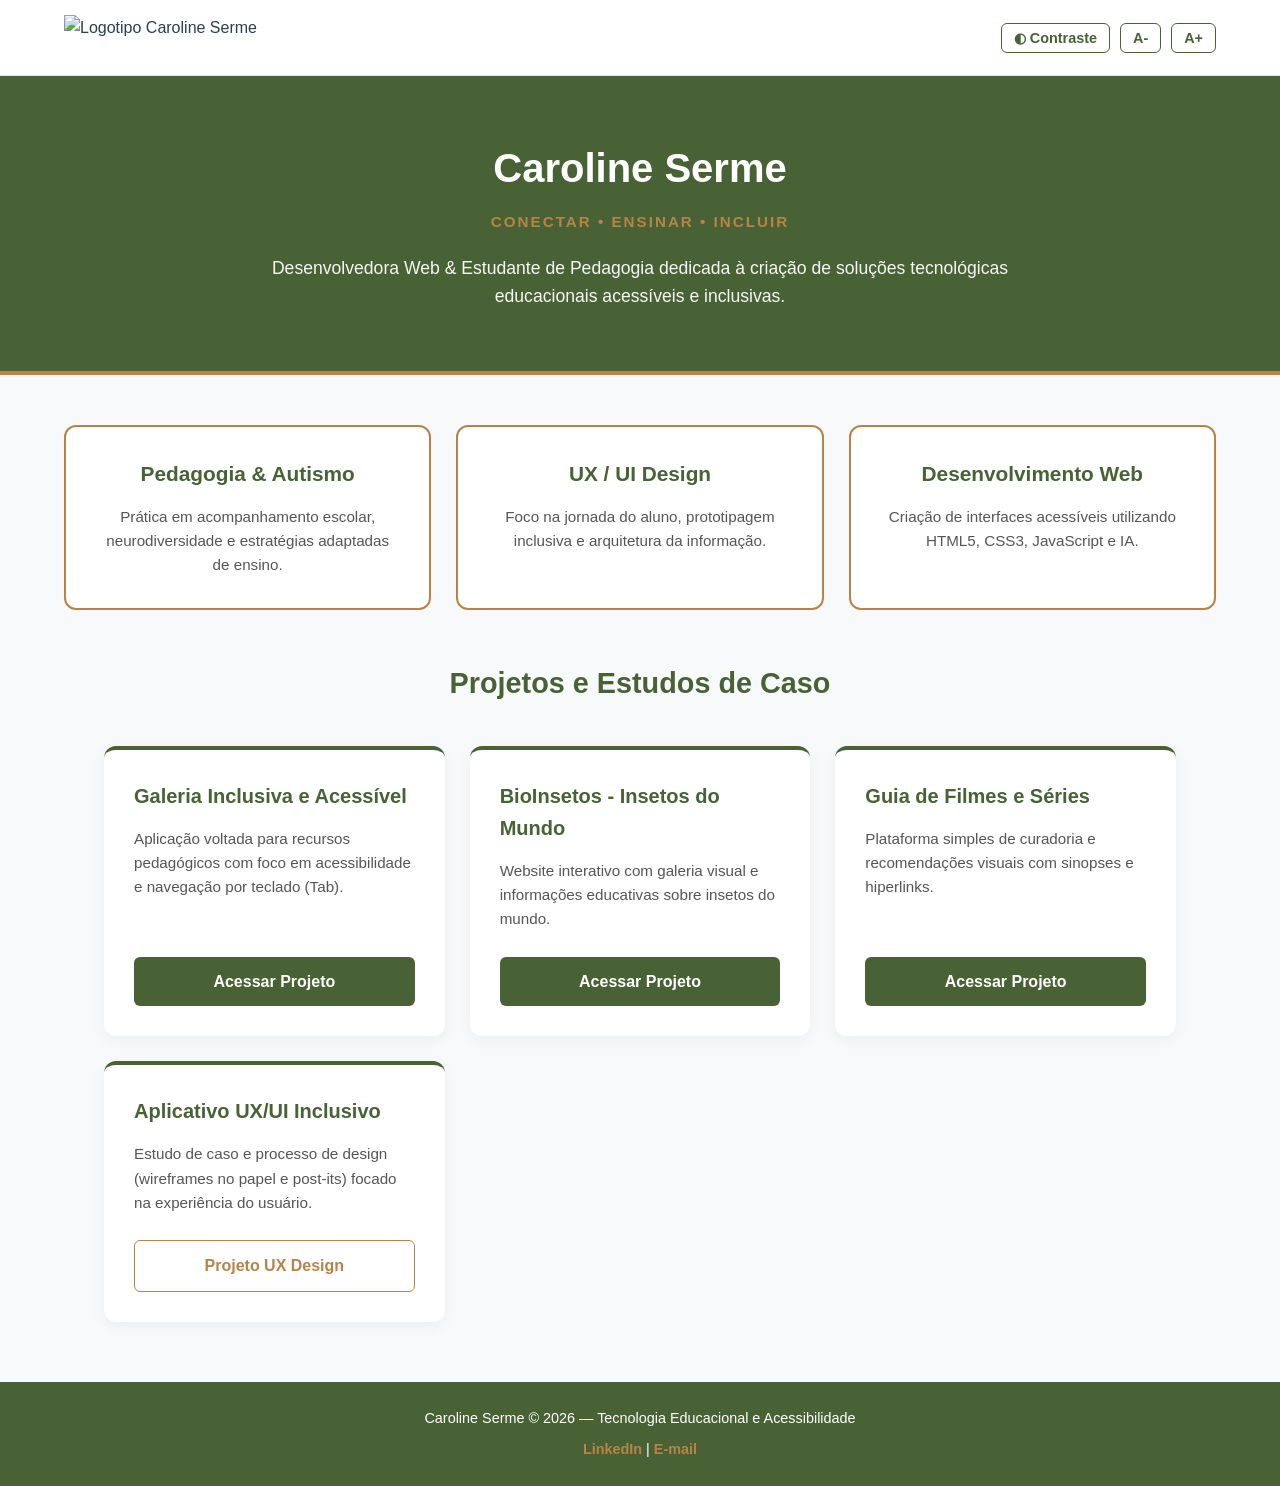
==== index.html @ 38b41a3a "Add files via upload" ====
<!DOCTYPE html>
<html lang="pt-BR">
<head>
    <meta charset="UTF-8">
    <meta name="viewport" content="width=device-width, initial-scale=1.0">
    <title>Caroline Serme | Portfólio</title>
    <link rel="shortcut icon" href="img/favicon.ico" type="image/x-icon">
    <link rel="stylesheet" href="style.css">
</head>
<body>

    <!-- CABEÇALHO -->
    <header class="header">
        <div class="header-container">
            <div class="logo">
                <img src="img/logo.png" alt="Logotipo Caroline Serme">
            </div>
            <div class="accessibility-buttons">
                <button id="btn-contrast" class="access-btn">◐ Contraste</button>
                <button id="btn-decrease-font" class="access-btn">A-</button>
                <button id="btn-increase-font" class="access-btn">A+</button>
            </div>
        </div>
    </header>

    <!-- HERO SECTION -->
    <section class="hero">
        <div class="hero-container">
            <h1>Caroline Serme</h1>
            <p class="subtitle">CONECTAR • ENSINAR • INCLUIR</p>
            <p class="description">
                Desenvolvedora Web & Estudante de Pedagogia dedicada à criação de soluções tecnológicas educacionais acessíveis e inclusivas.
            </p>
        </div>
    </section>

    <!-- PILARES DE ATUAÇÃO -->
    <section class="pillars">
        <div class="pillars-container">
            <div class="pillar-card">
                <h3>Pedagogia & Autismo</h3>
                <p>Prática em acompanhamento escolar, neurodiversidade e estratégias adaptadas de ensino.</p>
            </div>
            <div class="pillar-card">
                <h3>UX / UI Design</h3>
                <p>Foco na jornada do aluno, prototipagem inclusiva e arquitetura da informação.</p>
            </div>
            <div class="pillar-card">
                <h3>Desenvolvimento Web</h3>
                <p>Criação de interfaces acessíveis utilizando HTML5, CSS3, JavaScript e IA.</p>
            </div>
        </div>
    </section>

    <!-- PROJETOS E ESTUDOS DE CASO -->
    <main class="projects-section">
        <h2>Projetos e Estudos de Caso</h2>
        <div class="projects-container">

            <!-- CARD 1: GALERIA INCLUSIVA -->
            <div class="project-card">
                <h3>Galeria Inclusiva e Acessível</h3>
                <p>Aplicação voltada para recursos pedagógicos com foco em acessibilidade e navegação por teclado (Tab).</p>
                <a href="galeria.html" class="btn-project">Acessar Projeto</a>
            </div>

            <!-- CARD 2: INSETOS DO MUNDO -->
            <div class="project-card">
                <h3>BioInsetos - Insetos do Mundo</h3>
                <p>Website interativo com galeria visual e informações educativas sobre insetos do mundo.</p>
                <a href="insetos.html" class="btn-project">Acessar Projeto</a>
            </div>

            <!-- CARD 3: GUIA DE FILMES E SÉRIES -->
            <div class="project-card">
                <h3>Guia de Filmes e Séries</h3>
                <p>Plataforma simples de curadoria e recomendações visuais com sinopses e hiperlinks.</p>
                <a href="filmes.html" class="btn-project">Acessar Projeto</a>
            </div>

            <!-- CARD 4: APLICATIVO UX/UI INCLUSIVO -->
            <div class="project-card">
                <h3>Aplicativo UX/UI Inclusivo</h3>
                <p>Estudo de caso e processo de design (wireframes no papel e post-its) focado na experiência do usuário.</p>
               <a href="app-ux.html" class="btn-project btn-outline">Projeto UX Design</a>
            </div>

        </div>
    </main>

    <!-- RODAPÉ -->
    <footer class="footer">
        <p>Caroline Serme © 2026 — Tecnologia Educacional e Acessibilidade</p>
        <div class="footer-links">
            <a href="https://www.linkedin.com/in/carolineserme/" target="_blank">LinkedIn</a> | 
            <a href="mailto:carolineserme22@gmail.com">E-mail</a>
        </div>
    </footer>

    <script src="script.js"></script>
</body>
</html>
---- style.css ----
/* RESET E VARIÁVEIS DE CORES */
:root {
    --bg-main: #f8f9fa;
    --green-primary: #496235;
    --gold-accent: #B98348;
    --text-dark: #2c3e50;
    --text-muted: #555555;
    --white: #ffffff;
}

* {
    margin: 0;
    padding: 0;
    box-sizing: border-box;
    font-family: 'Segoe UI', Tahoma, Geneva, Verdana, sans-serif;
}

body {
    background-color: var(--bg-main);
    color: var(--text-dark);
    line-height: 1.6;
}

/* CABEÇALHO */
.header {
    background-color: var(--white);
    padding: 15px 5%;
    border-bottom: 1px solid #e2e8f0;
}

.header-container {
    max-width: 1200px;
    margin: 0 auto;
    display: flex;
    justify-content: space-between;
    align-items: center;
}

.logo img {
    height: 45px;
    display: block;
}

.accessibility-buttons {
    display: flex;
    gap: 10px;
}

.access-btn {
    background: transparent;
    border: 1px solid var(--green-primary);
    color: var(--green-primary);
    padding: 6px 12px;
    border-radius: 6px;
    cursor: pointer;
    font-weight: 600;
    font-size: 0.9rem;
    transition: all 0.2s ease;
}

.access-btn:hover {
    background-color: var(--green-primary);
    color: var(--white);
}

/* HERO SECTION */
.hero {
    background-color: var(--green-primary);
    color: var(--white);
    text-align: center;
    padding: 60px 20px;
    border-bottom: 4px solid var(--gold-accent);
}

.hero-container {
    max-width: 800px;
    margin: 0 auto;
}

.hero h1 {
    font-size: 2.5rem;
    font-weight: 700;
    margin-bottom: 10px;
}

.hero .subtitle {
    color: var(--gold-accent);
    letter-spacing: 2px;
    font-weight: 600;
    font-size: 0.95rem;
    margin-bottom: 20px;
}

.hero .description {
    font-size: 1.1rem;
    opacity: 0.95;
}

/* PILARES DE ATUAÇÃO */
.pillars {
    padding: 50px 5%;
}

.pillars-container {
    max-width: 1200px;
    margin: 0 auto;
    display: grid;
    grid-template-columns: repeat(auto-fit, minmax(280px, 1fr));
    gap: 25px;
}

.pillar-card {
    background: var(--white);
    border: 2px solid var(--gold-accent);
    border-radius: 12px;
    padding: 30px;
    text-align: center;
}

.pillar-card h3 {
    color: var(--green-primary);
    font-size: 1.3rem;
    margin-bottom: 15px;
}

.pillar-card p {
    color: var(--text-muted);
    font-size: 0.95rem;
}

/* PROJETOS E ESTUDOS DE CASO */
.projects-section {
    max-width: 1200px;
    margin: 0 auto 60px;
    padding: 0 5%;
}

.projects-section h2 {
    text-align: center;
    color: var(--green-primary);
    font-size: 1.8rem;
    margin-bottom: 40px;
}

.projects-container {
    display: grid;
    grid-template-columns: repeat(auto-fit, minmax(280px, 1fr));
    gap: 25px;
}

.project-card {
    background: var(--white);
    border-top: 4px solid var(--green-primary);
    border-radius: 12px;
    padding: 30px;
    box-shadow: 0 4px 15px rgba(0, 0, 0, 0.05);
    display: flex;
    flex-direction: column;
    justify-content: space-between;
}

.project-card h3 {
    color: var(--green-primary);
    font-size: 1.25rem;
    margin-bottom: 15px;
}

.project-card p {
    color: var(--text-muted);
    font-size: 0.95rem;
    margin-bottom: 25px;
    flex-grow: 1;
}

.btn-project {
    display: block;
    width: 100%;
    padding: 12px;
    text-align: center;
    background-color: var(--green-primary);
    color: var(--white);
    text-decoration: none;
    border-radius: 6px;
    font-weight: 600;
    transition: background-color 0.2s ease;
}

.btn-project:hover {
    background-color: #384d28;
}

.btn-outline {
    background-color: transparent;
    border: 1px solid var(--gold-accent);
    color: var(--gold-accent);
}

.btn-outline:hover {
    background-color: var(--gold-accent);
    color: var(--white);
}

/* RODAPÉ */
.footer {
    background-color: var(--green-primary);
    color: var(--white);
    text-align: center;
    padding: 25px 20px;
    font-size: 0.9rem;
}

.footer-links {
    margin-top: 8px;
}

.footer-links a {
    color: var(--gold-accent);
    text-decoration: none;
    font-weight: 600;
}

.footer-links a:hover {
    text-decoration: underline;
}

/* CLASSE DE ALTO CONTRASTE (JAVASCRIPT) */
body.high-contrast {
    background-color: #000000 !important;
    color: #ffffff !important;
}

body.high-contrast .header,
body.high-contrast .pillar-card,
body.high-contrast .project-card {
    background-color: #121212 !important;
    border-color: #ffffff !important;
    color: #ffffff !important;
}

body.high-contrast .hero,
body.high-contrast .footer {
    background-color: #1e1e1e !important;
}

body.high-contrast h1, 
body.high-contrast h2, 
body.high-contrast h3, 
body.high-contrast p {
    color: #ffffff !important;
}
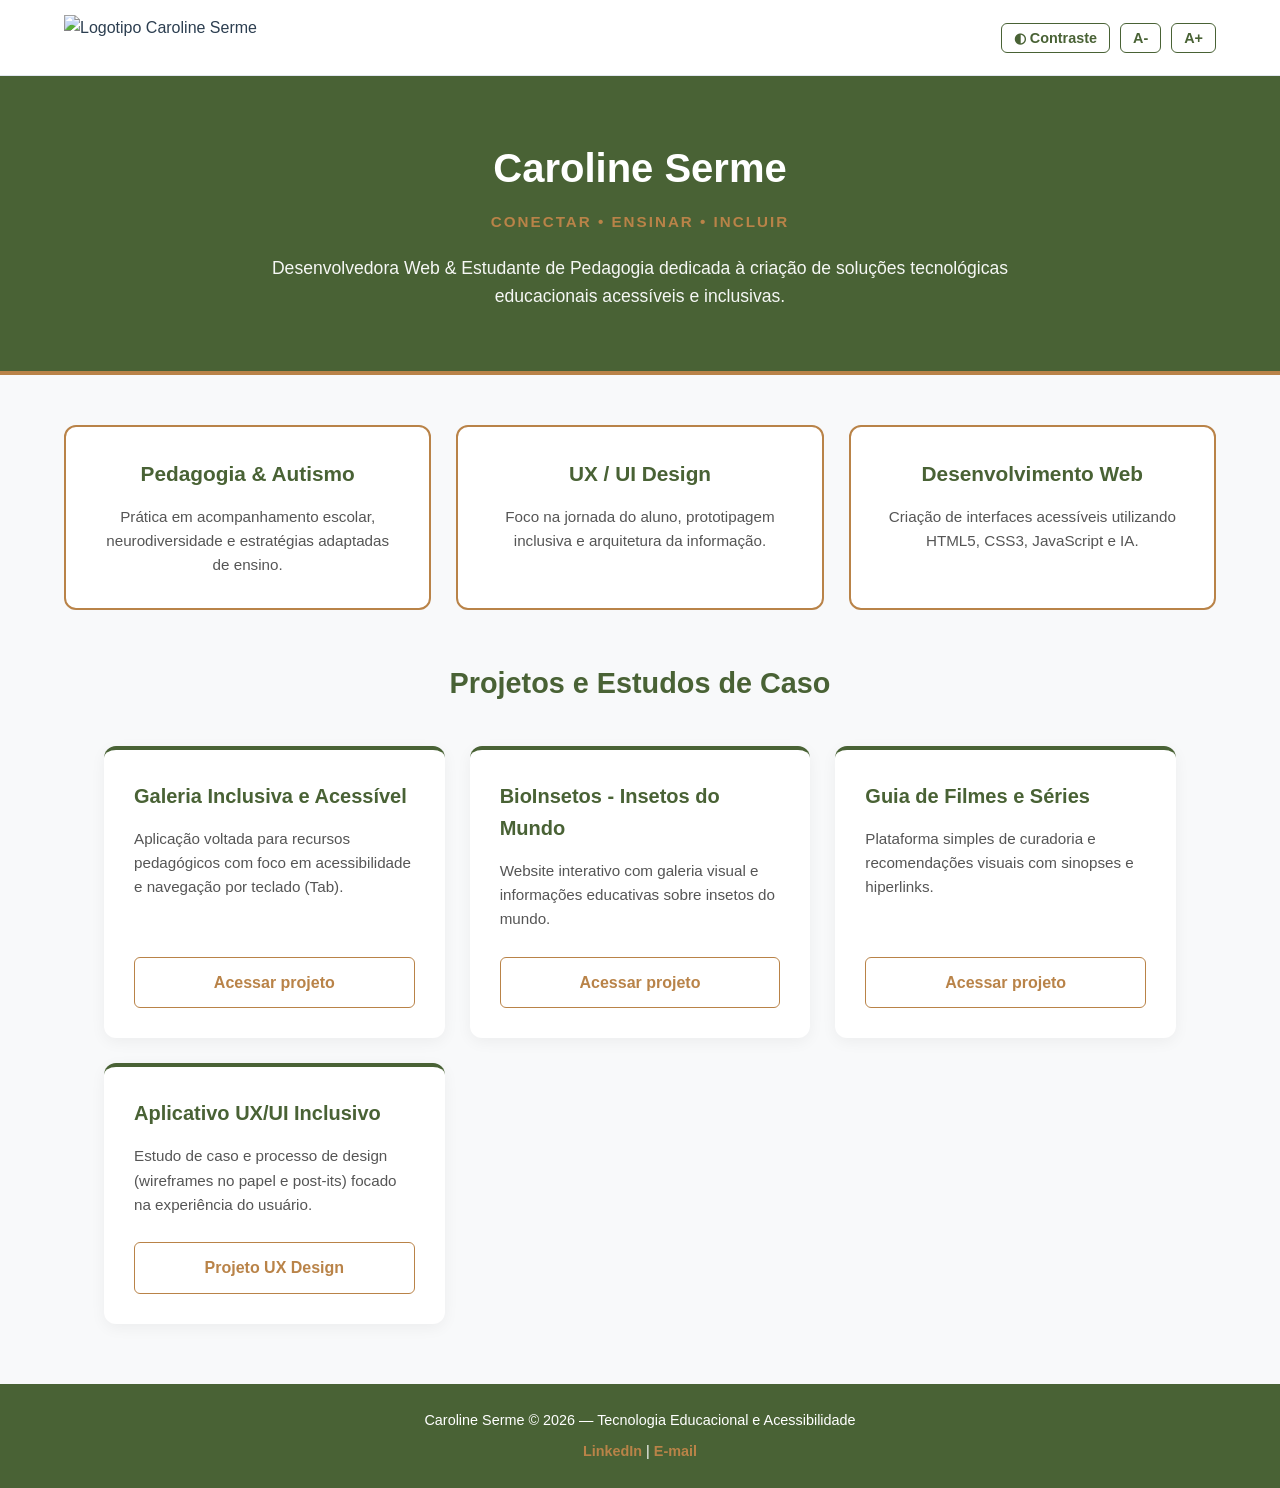
==== commit e85c521c: "Fix HTML structure and update project links" ====
--- a/index.html
+++ b/index.html
@@ -57,26 +57,26 @@
         <h2>Projetos e Estudos de Caso</h2>
         <div class="projects-container">
 
-            <!-- CARD 1: GALERIA INCLUSIVA -->
-            <div class="project-card">
-                <h3>Galeria Inclusiva e Acessível</h3>
-                <p>Aplicação voltada para recursos pedagógicos com foco em acessibilidade e navegação por teclado (Tab).</p>
-                <a href="galeria.html" class="btn-project">Acessar Projeto</a>
-            </div>
+           <!-- CARD 1: GALERIA INCLUSIVA -->
+        <div class="project-card">
+            <h3>Galeria Inclusiva e Acessível</h3>
+            <p>Aplicação voltada para recursos pedagógicos com foco em acessibilidade e navegação por teclado (Tab).</p>
+            <a href="https://carolineserme.github.io/galeria-acessivel/" target="_blank" class="btn-project btn-outline">Acessar projeto</a>
+        </div>
 
-            <!-- CARD 2: INSETOS DO MUNDO -->
-            <div class="project-card">
-                <h3>BioInsetos - Insetos do Mundo</h3>
-                <p>Website interativo com galeria visual e informações educativas sobre insetos do mundo.</p>
-                <a href="insetos.html" class="btn-project">Acessar Projeto</a>
-            </div>
+        <!-- CARD 2: INSETOS DO MUNDO -->
+        <div class="project-card">
+            <h3>BioInsetos - Insetos do Mundo</h3>
+            <p>Website interativo com galeria visual e informações educativas sobre insetos do mundo.</p>
+            <a href="https://carolineserme.github.io/projeto-insetos/" target="_blank" class="btn-project btn-outline">Acessar projeto</a>
+        </div>
 
-            <!-- CARD 3: GUIA DE FILMES E SÉRIES -->
-            <div class="project-card">
-                <h3>Guia de Filmes e Séries</h3>
-                <p>Plataforma simples de curadoria e recomendações visuais com sinopses e hiperlinks.</p>
-                <a href="filmes.html" class="btn-project">Acessar Projeto</a>
-            </div>
+        <!-- CARD 3: GUIA DE FILMES E SÉRIES -->
+        <div class="project-card">
+            <h3>Guia de Filmes e Séries</h3>
+            <p>Plataforma simples de curadoria e recomendações visuais com sinopses e hiperlinks.</p>
+            <a href="https://carolineserme.github.io/EntregarImagensLink/" target="_blank" class="btn-project btn-outline">Acessar projeto</a>
+        </div>
 
             <!-- CARD 4: APLICATIVO UX/UI INCLUSIVO -->
             <div class="project-card">
@@ -99,4 +99,4 @@
 
     <script src="script.js"></script>
 </body>
-</html>+</html>
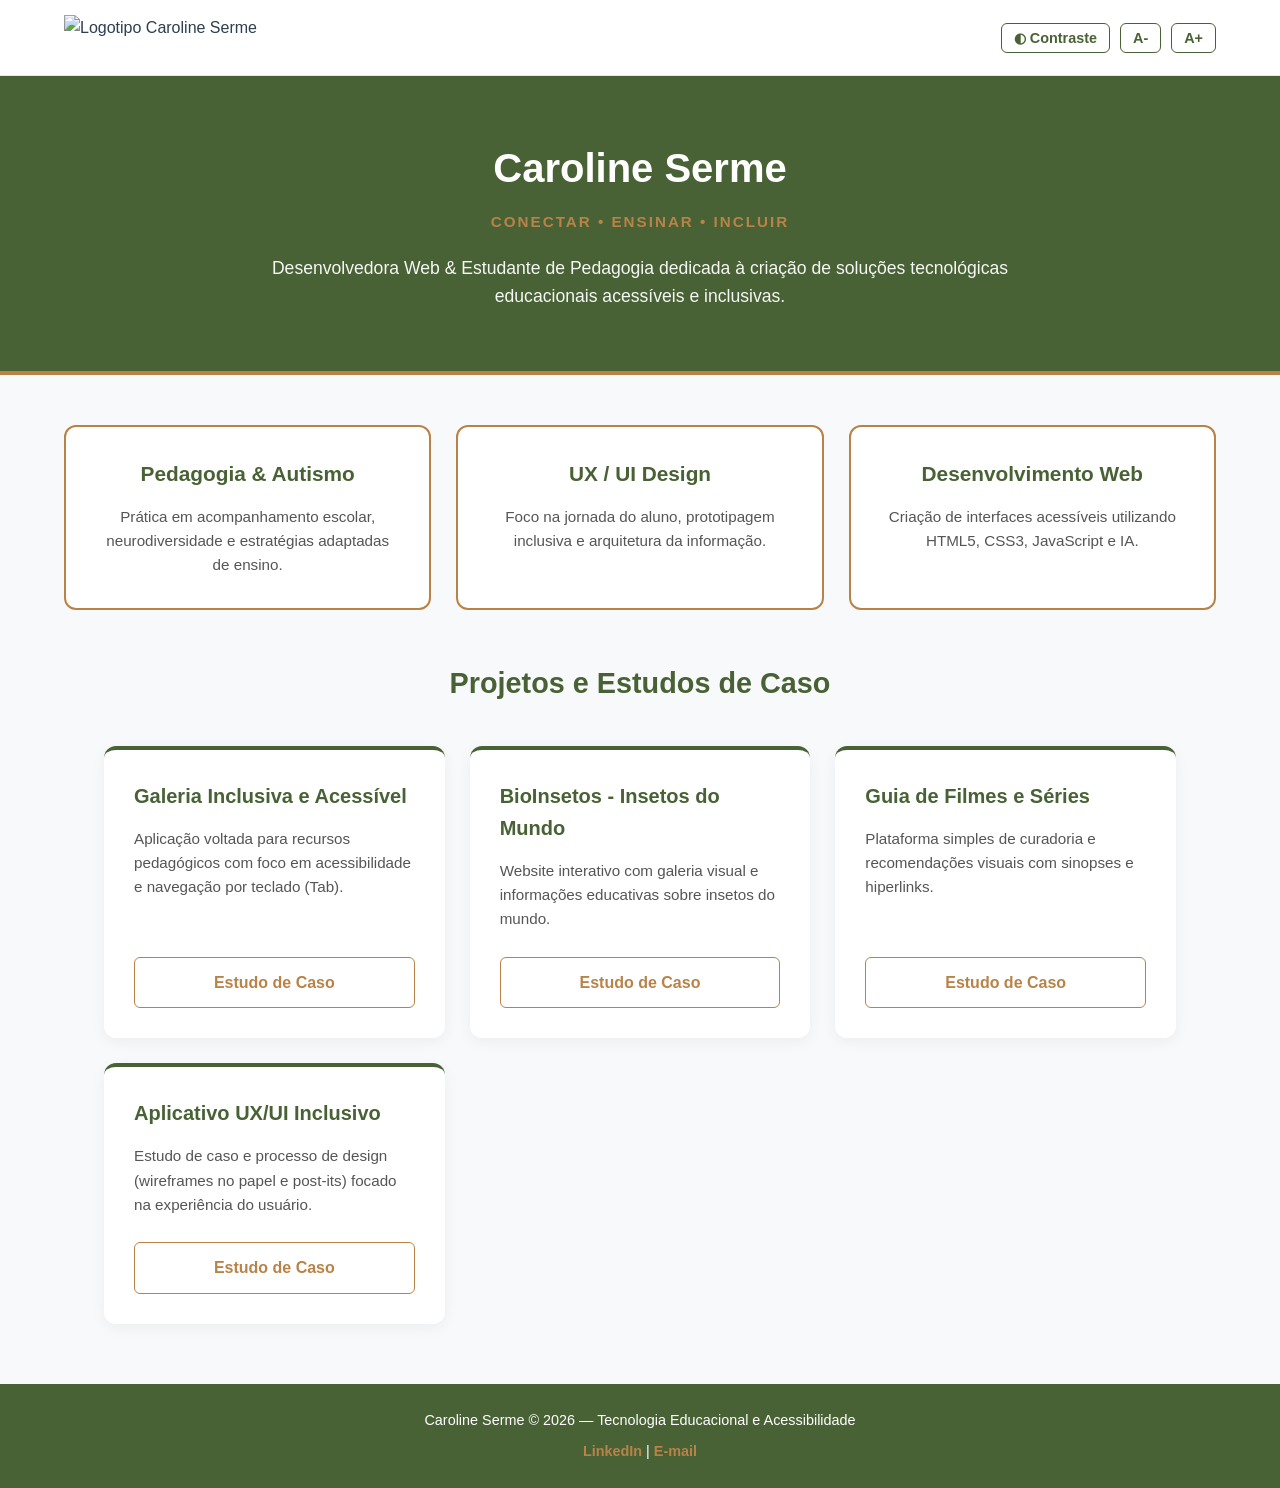
==== commit e169fb7b: "Revise project cards and links in index.html Updated project links and descriptions in the portfolio" ====
--- a/index.html
+++ b/index.html
@@ -53,40 +53,40 @@
     </section>
 
     <!-- PROJETOS E ESTUDOS DE CASO -->
-    <main class="projects-section">
-        <h2>Projetos e Estudos de Caso</h2>
-        <div class="projects-container">
+   <main class="projects-section">
+    <h2>Projetos e Estudos de Caso</h2>
+    <div class="projects-container">
 
-           <!-- CARD 1: GALERIA INCLUSIVA -->
+        <!-- CARD 1: GALERIA INCLUSIVA -->
         <div class="project-card">
             <h3>Galeria Inclusiva e Acessível</h3>
             <p>Aplicação voltada para recursos pedagógicos com foco em acessibilidade e navegação por teclado (Tab).</p>
-            <a href="https://carolineserme.github.io/galeria-acessivel/" target="_blank" class="btn-project btn-outline">Acessar projeto</a>
+            <a href="galeria.html" class="btn-project btn-outline">Estudo de Caso</a>
         </div>
 
         <!-- CARD 2: INSETOS DO MUNDO -->
         <div class="project-card">
             <h3>BioInsetos - Insetos do Mundo</h3>
             <p>Website interativo com galeria visual e informações educativas sobre insetos do mundo.</p>
-            <a href="https://carolineserme.github.io/projeto-insetos/" target="_blank" class="btn-project btn-outline">Acessar projeto</a>
+            <a href="insetos.html" class="btn-project btn-outline">Estudo de Caso</a>
         </div>
 
         <!-- CARD 3: GUIA DE FILMES E SÉRIES -->
         <div class="project-card">
             <h3>Guia de Filmes e Séries</h3>
             <p>Plataforma simples de curadoria e recomendações visuais com sinopses e hiperlinks.</p>
-            <a href="https://carolineserme.github.io/EntregarImagensLink/" target="_blank" class="btn-project btn-outline">Acessar projeto</a>
+            <a href="filmes.html" class="btn-project btn-outline">Estudo de Caso</a>
         </div>
 
-            <!-- CARD 4: APLICATIVO UX/UI INCLUSIVO -->
-            <div class="project-card">
-                <h3>Aplicativo UX/UI Inclusivo</h3>
-                <p>Estudo de caso e processo de design (wireframes no papel e post-its) focado na experiência do usuário.</p>
-               <a href="app-ux.html" class="btn-project btn-outline">Projeto UX Design</a>
-            </div>
+        <!-- CARD 4: APLICATIVO UX/UI INCLUSIVO -->
+        <div class="project-card">
+            <h3>Aplicativo UX/UI Inclusivo</h3>
+            <p>Estudo de caso e processo de design (wireframes no papel e post-its) focado na experiência do usuário.</p>
+            <a href="app-ux.html" class="btn-project btn-outline">Estudo de Caso</a>
+        </div>
 
-        </div>
-    </main>
+    </div>
+</main>
 
     <!-- RODAPÉ -->
     <footer class="footer">
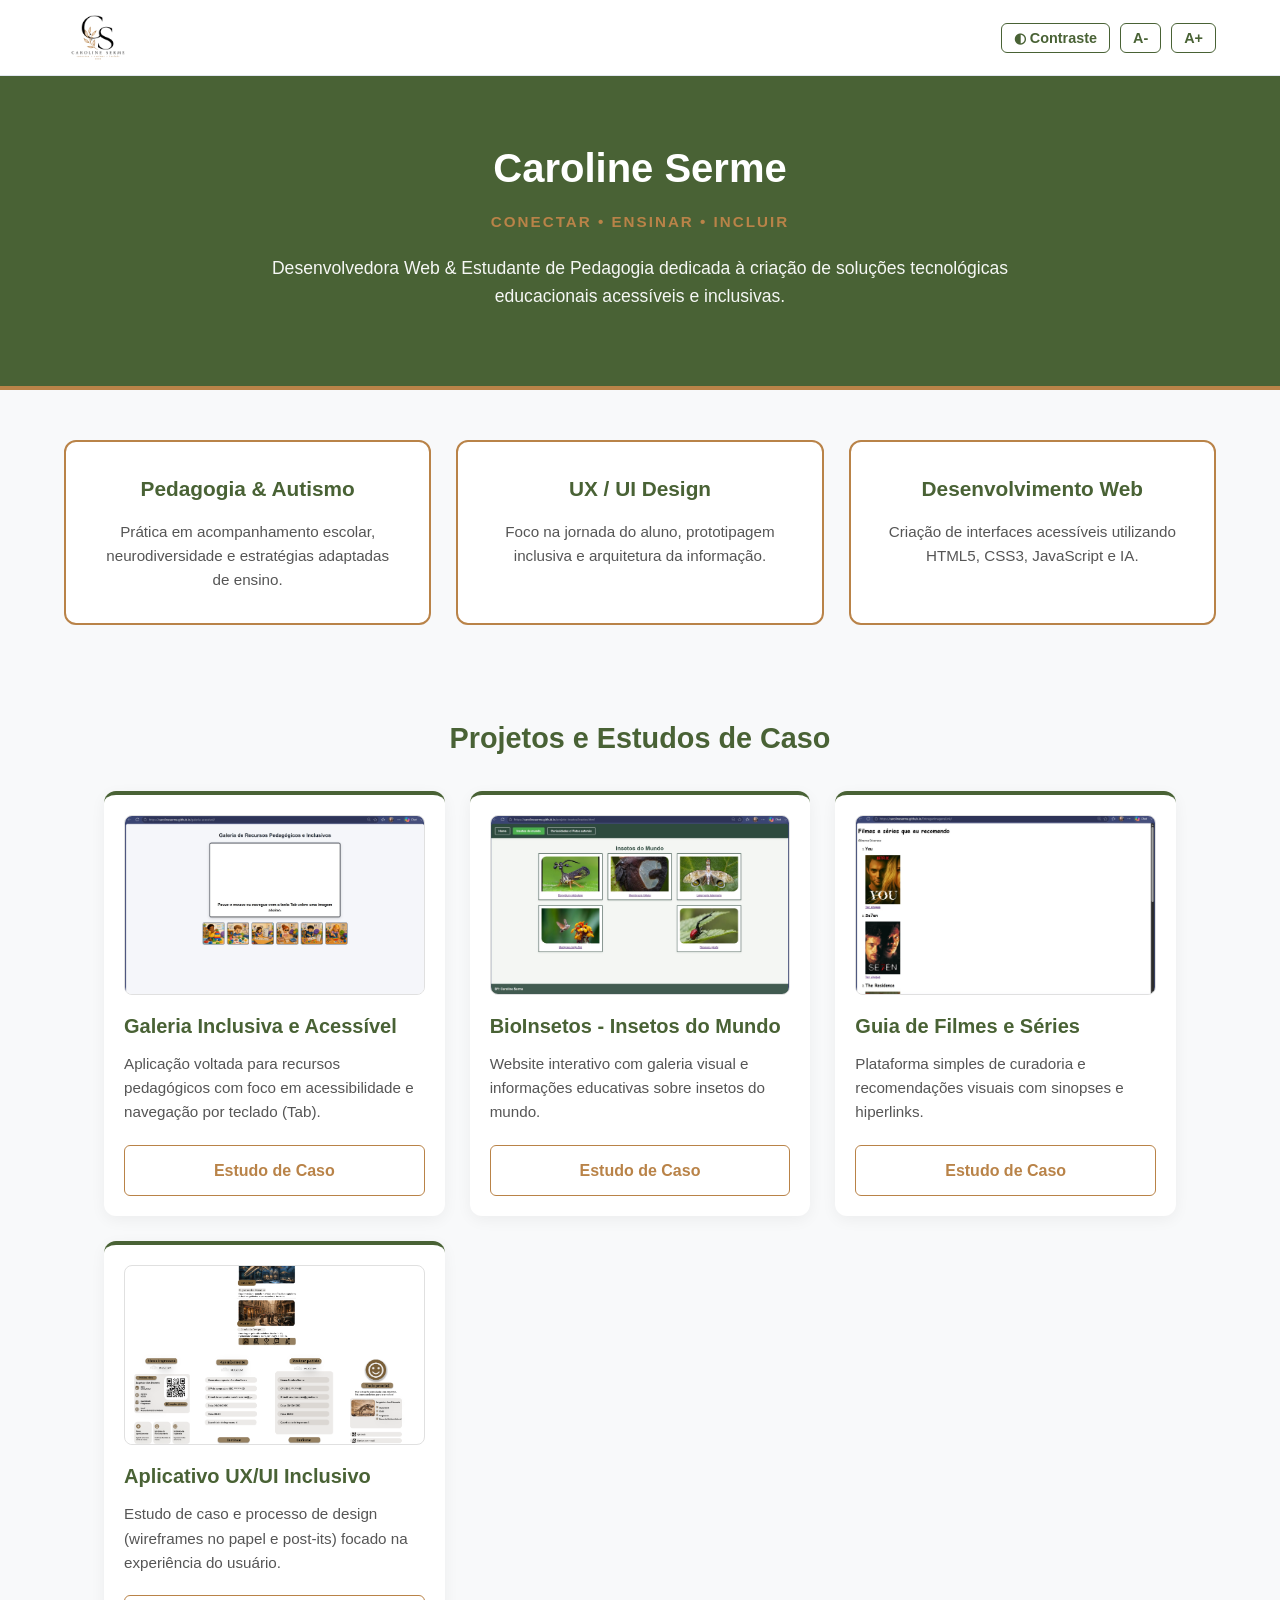
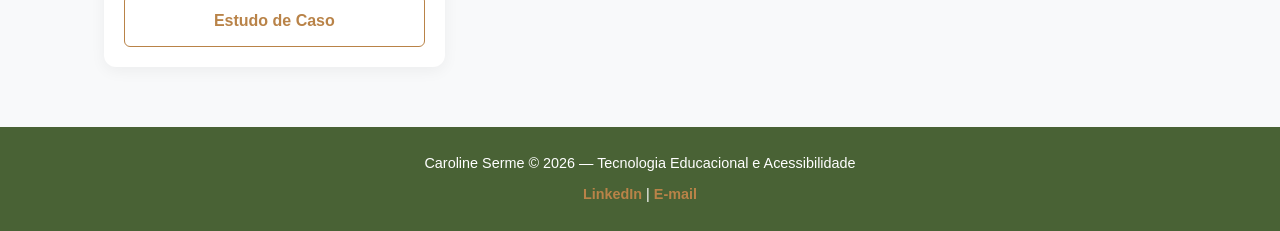
==== commit 75d79774: "Add files via upload" ====
--- a/index.html
+++ b/index.html
@@ -53,12 +53,13 @@
     </section>
 
     <!-- PROJETOS E ESTUDOS DE CASO -->
-   <main class="projects-section">
+    <main class="projects-section">
     <h2>Projetos e Estudos de Caso</h2>
     <div class="projects-container">
 
         <!-- CARD 1: GALERIA INCLUSIVA -->
         <div class="project-card">
+            <img src="img/preview-galeria.png" alt="Preview da Galeria Inclusiva" class="project-img">
             <h3>Galeria Inclusiva e Acessível</h3>
             <p>Aplicação voltada para recursos pedagógicos com foco em acessibilidade e navegação por teclado (Tab).</p>
             <a href="galeria.html" class="btn-project btn-outline">Estudo de Caso</a>
@@ -66,6 +67,7 @@
 
         <!-- CARD 2: INSETOS DO MUNDO -->
         <div class="project-card">
+            <img src="img/preview-insetos.png" alt="Preview do site Insetos do Mundo" class="project-img">
             <h3>BioInsetos - Insetos do Mundo</h3>
             <p>Website interativo com galeria visual e informações educativas sobre insetos do mundo.</p>
             <a href="insetos.html" class="btn-project btn-outline">Estudo de Caso</a>
@@ -73,6 +75,7 @@
 
         <!-- CARD 3: GUIA DE FILMES E SÉRIES -->
         <div class="project-card">
+            <img src="img/preview-filmes.png" alt="Preview do Guia de Filmes e Séries" class="project-img">
             <h3>Guia de Filmes e Séries</h3>
             <p>Plataforma simples de curadoria e recomendações visuais com sinopses e hiperlinks.</p>
             <a href="filmes.html" class="btn-project btn-outline">Estudo de Caso</a>
@@ -80,6 +83,7 @@
 
         <!-- CARD 4: APLICATIVO UX/UI INCLUSIVO -->
         <div class="project-card">
+            <img src="img/ux-app-telas-finais.png" alt="Preview do Aplicativo UX/UI Inclusivo" class="project-img">
             <h3>Aplicativo UX/UI Inclusivo</h3>
             <p>Estudo de caso e processo de design (wireframes no papel e post-its) focado na experiência do usuário.</p>
             <a href="app-ux.html" class="btn-project btn-outline">Estudo de Caso</a>
@@ -99,4 +103,4 @@
 
     <script src="script.js"></script>
 </body>
-</html>
+</html>
--- a/style.css
+++ b/style.css
@@ -36,17 +36,24 @@
     align-items: center;
 }
 
-.logo img {
+/* REGRA UNIFICADA PARA O LOGOTIPO */
+.logo img,
+.logo-img {
     height: 45px;
+    max-height: 45px;
+    width: auto;
+    object-fit: contain;
     display: block;
 }
 
-.accessibility-buttons {
+.accessibility-buttons,
+.accessibility-controls {
     display: flex;
     gap: 10px;
 }
 
-.access-btn {
+.access-btn,
+.btn-access {
     background: transparent;
     border: 1px solid var(--green-primary);
     color: var(--green-primary);
@@ -58,13 +65,15 @@
     transition: all 0.2s ease;
 }
 
-.access-btn:hover {
+.access-btn:hover,
+.btn-access:hover {
     background-color: var(--green-primary);
     color: var(--white);
 }
 
 /* HERO SECTION */
-.hero {
+.hero,
+.case-hero {
     background-color: var(--green-primary);
     color: var(--white);
     text-align: center;
@@ -72,28 +81,34 @@
     border-bottom: 4px solid var(--gold-accent);
 }
 
-.hero-container {
+.hero-container,
+.case-study-container {
     max-width: 800px;
     margin: 0 auto;
 }
 
-.hero h1 {
+.hero h1,
+.case-hero h1 {
     font-size: 2.5rem;
     font-weight: 700;
     margin-bottom: 10px;
 }
 
-.hero .subtitle {
+.hero .subtitle,
+.case-subtitle {
     color: var(--gold-accent);
     letter-spacing: 2px;
     font-weight: 600;
     font-size: 0.95rem;
     margin-bottom: 20px;
-}
-
-.hero .description {
+    display: block;
+}
+
+.hero .description,
+.hero-summary {
     font-size: 1.1rem;
     opacity: 0.95;
+    margin-bottom: 15px;
 }
 
 /* PILARES DE ATUAÇÃO */
@@ -129,17 +144,19 @@
 }
 
 /* PROJETOS E ESTUDOS DE CASO */
-.projects-section {
+.projects-section,
+.case-section {
     max-width: 1200px;
-    margin: 0 auto 60px;
+    margin: 40px auto 60px;
     padding: 0 5%;
 }
 
-.projects-section h2 {
+.projects-section h2,
+.case-section h2 {
     text-align: center;
     color: var(--green-primary);
     font-size: 1.8rem;
-    margin-bottom: 40px;
+    margin-bottom: 30px;
 }
 
 .projects-container {
@@ -152,23 +169,33 @@
     background: var(--white);
     border-top: 4px solid var(--green-primary);
     border-radius: 12px;
-    padding: 30px;
+    padding: 20px;
     box-shadow: 0 4px 15px rgba(0, 0, 0, 0.05);
     display: flex;
     flex-direction: column;
     justify-content: space-between;
 }
 
+/* IMAGENS DE PREVIEW DOS CARDS NO INDEX */
+.project-img {
+    width: 100%;
+    height: 180px;
+    object-fit: cover;
+    border-radius: 8px;
+    margin-bottom: 15px;
+    border: 1px solid #e0e0e0;
+}
+
 .project-card h3 {
     color: var(--green-primary);
     font-size: 1.25rem;
-    margin-bottom: 15px;
+    margin-bottom: 10px;
 }
 
 .project-card p {
     color: var(--text-muted);
     font-size: 0.95rem;
-    margin-bottom: 25px;
+    margin-bottom: 20px;
     flex-grow: 1;
 }
 
@@ -200,6 +227,92 @@
     color: var(--white);
 }
 
+/* ESTILOS PARA OS WIREFRAMES NOS ESTUDOS DE CASO */
+.section-intro {
+    text-align: center;
+    color: var(--text-muted);
+    margin-bottom: 30px;
+}
+
+.wireframes-grid {
+    display: grid;
+    grid-template-columns: repeat(auto-fit, minmax(280px, 1fr));
+    gap: 25px;
+    margin-top: 20px;
+}
+
+.wireframe-card {
+    background-color: var(--white);
+    border: 1px solid #e0e0e0;
+    border-radius: 12px;
+    padding: 20px;
+    text-align: center;
+    box-shadow: 0 4px 10px rgba(0,0,0,0.05);
+}
+
+.wireframe-img {
+    width: 100%;
+    max-height: 280px;
+    object-fit: contain;
+    border-radius: 8px;
+    background-color: #f9f9f9;
+    margin-bottom: 15px;
+    border: 1px solid #eee;
+}
+
+.wireframe-card h3 {
+    color: var(--green-primary);
+    font-size: 1.1rem;
+    margin-bottom: 8px;
+}
+
+.wireframe-card p {
+    color: var(--text-muted);
+    font-size: 0.9rem;
+}
+
+/* CTA BOX E NAVEGAÇÃO DE VOLTAR */
+.case-cta-box {
+    background-color: var(--white);
+    border: 2px solid var(--gold-accent);
+    border-radius: 12px;
+    padding: 30px;
+    text-align: center;
+    max-width: 800px;
+    margin: 40px auto;
+}
+
+.case-cta-box h2 {
+    color: var(--green-primary);
+    margin-bottom: 10px;
+}
+
+.case-cta-box p {
+    color: var(--text-muted);
+    margin-bottom: 20px;
+}
+
+.back-navigation {
+    text-align: center;
+    margin: 40px 0;
+}
+
+.btn-back {
+    display: inline-block;
+    color: var(--green-primary);
+    text-decoration: none;
+    font-weight: 600;
+    padding: 10px 20px;
+    border: 1px solid var(--green-primary);
+    border-radius: 6px;
+    transition: all 0.2s ease;
+}
+
+.btn-back:hover {
+    background-color: var(--green-primary);
+    color: var(--white);
+}
+
 /* RODAPÉ */
 .footer {
     background-color: var(--green-primary);
@@ -231,13 +344,16 @@
 
 body.high-contrast .header,
 body.high-contrast .pillar-card,
-body.high-contrast .project-card {
+body.high-contrast .project-card,
+body.high-contrast .wireframe-card,
+body.high-contrast .case-cta-box {
     background-color: #121212 !important;
     border-color: #ffffff !important;
     color: #ffffff !important;
 }
 
 body.high-contrast .hero,
+body.high-contrast .case-hero,
 body.high-contrast .footer {
     background-color: #1e1e1e !important;
 }
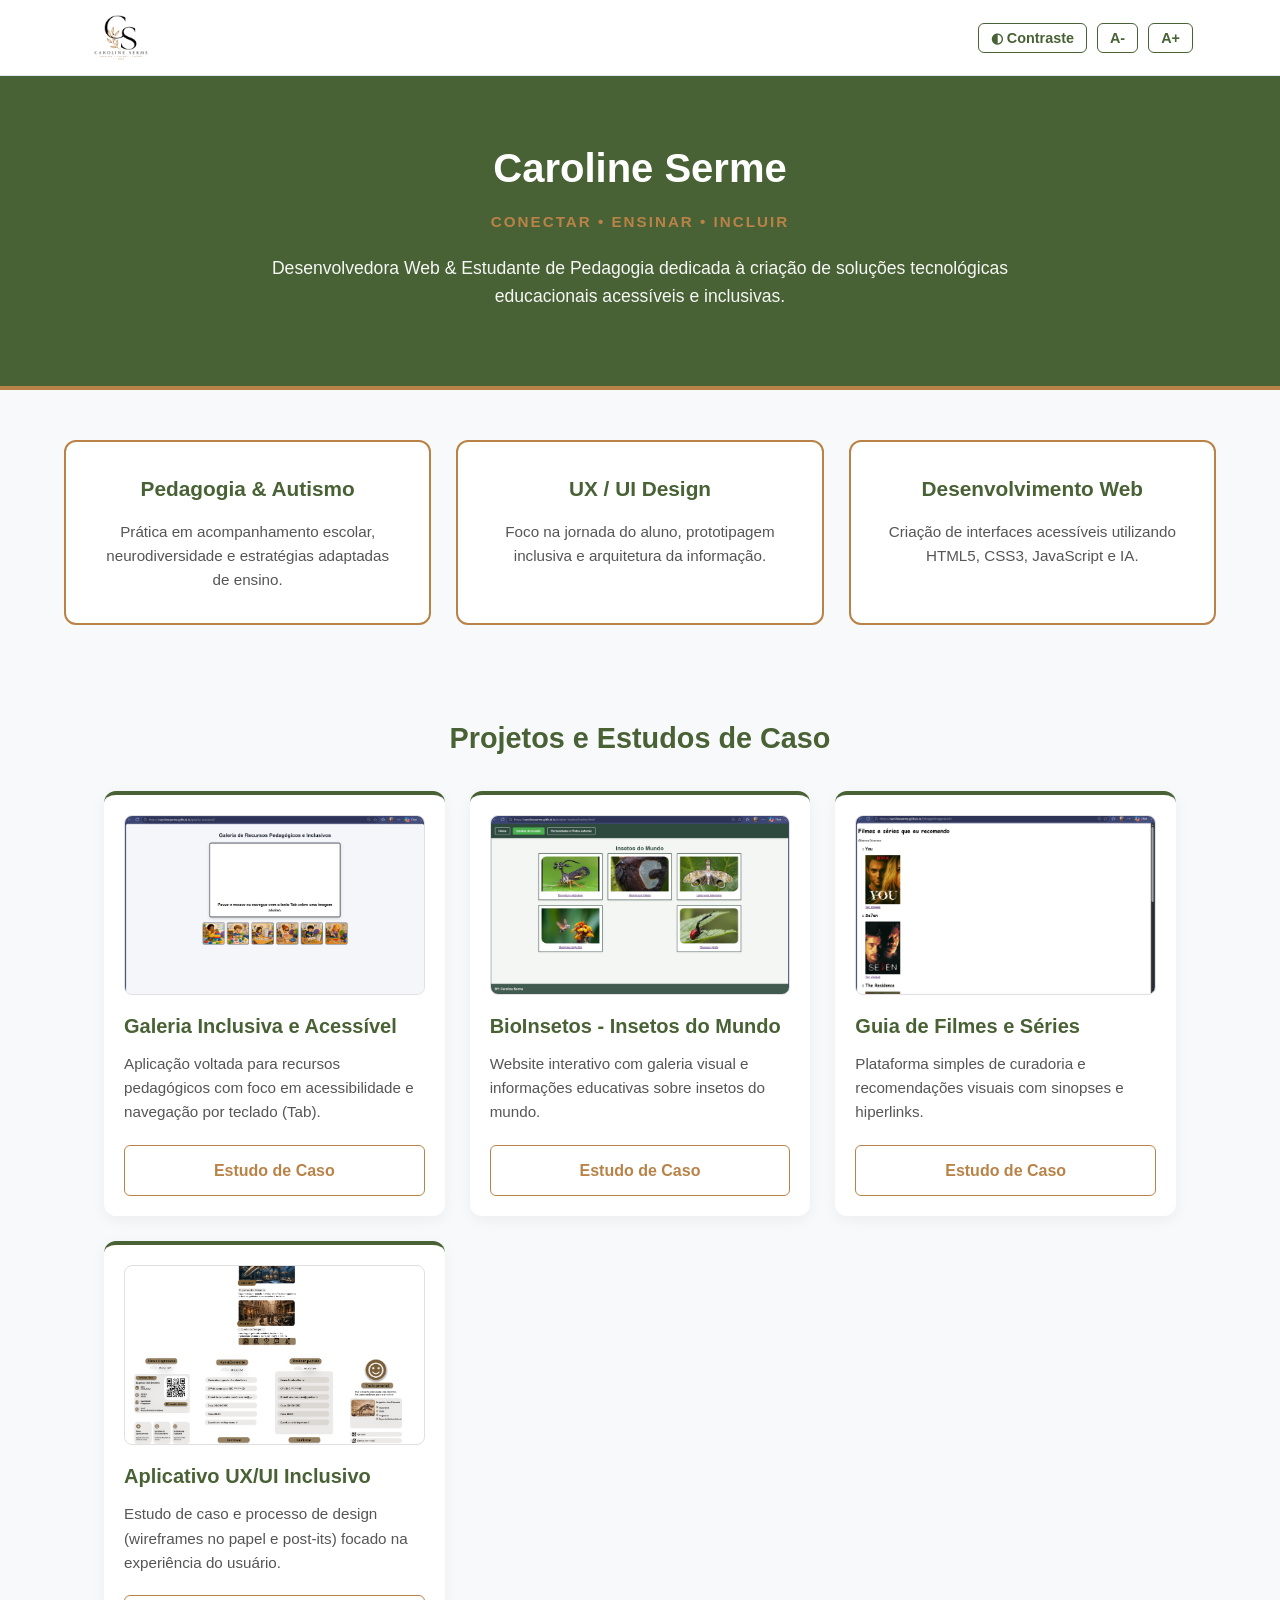
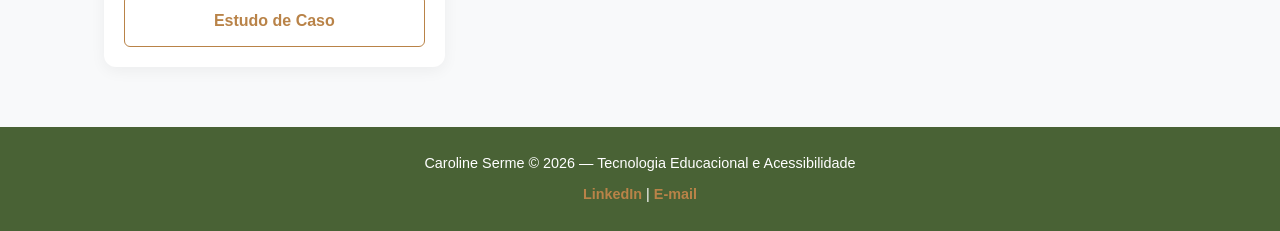
==== commit a9292c43: "Update index.html" ====
--- a/index.html
+++ b/index.html
@@ -4,8 +4,8 @@
     <meta charset="UTF-8">
     <meta name="viewport" content="width=device-width, initial-scale=1.0">
     <title>Caroline Serme | Portfólio</title>
-    <link rel="shortcut icon" href="img/favicon.ico" type="image/x-icon">
     <link rel="stylesheet" href="style.css">
+    <link rel="icon" type="image/x-icon" href="img/favicon.ico">
 </head>
 <body>
 
@@ -103,4 +103,4 @@
 
     <script src="script.js"></script>
 </body>
-</html>+</html>
--- a/style.css
+++ b/style.css
@@ -29,7 +29,7 @@
 }
 
 .header-container {
-    max-width: 1200px;
+    max-width: 96%;
     margin: 0 auto;
     display: flex;
     justify-content: space-between;
@@ -363,4 +363,4 @@
 body.high-contrast h3, 
 body.high-contrast p {
     color: #ffffff !important;
-}+}
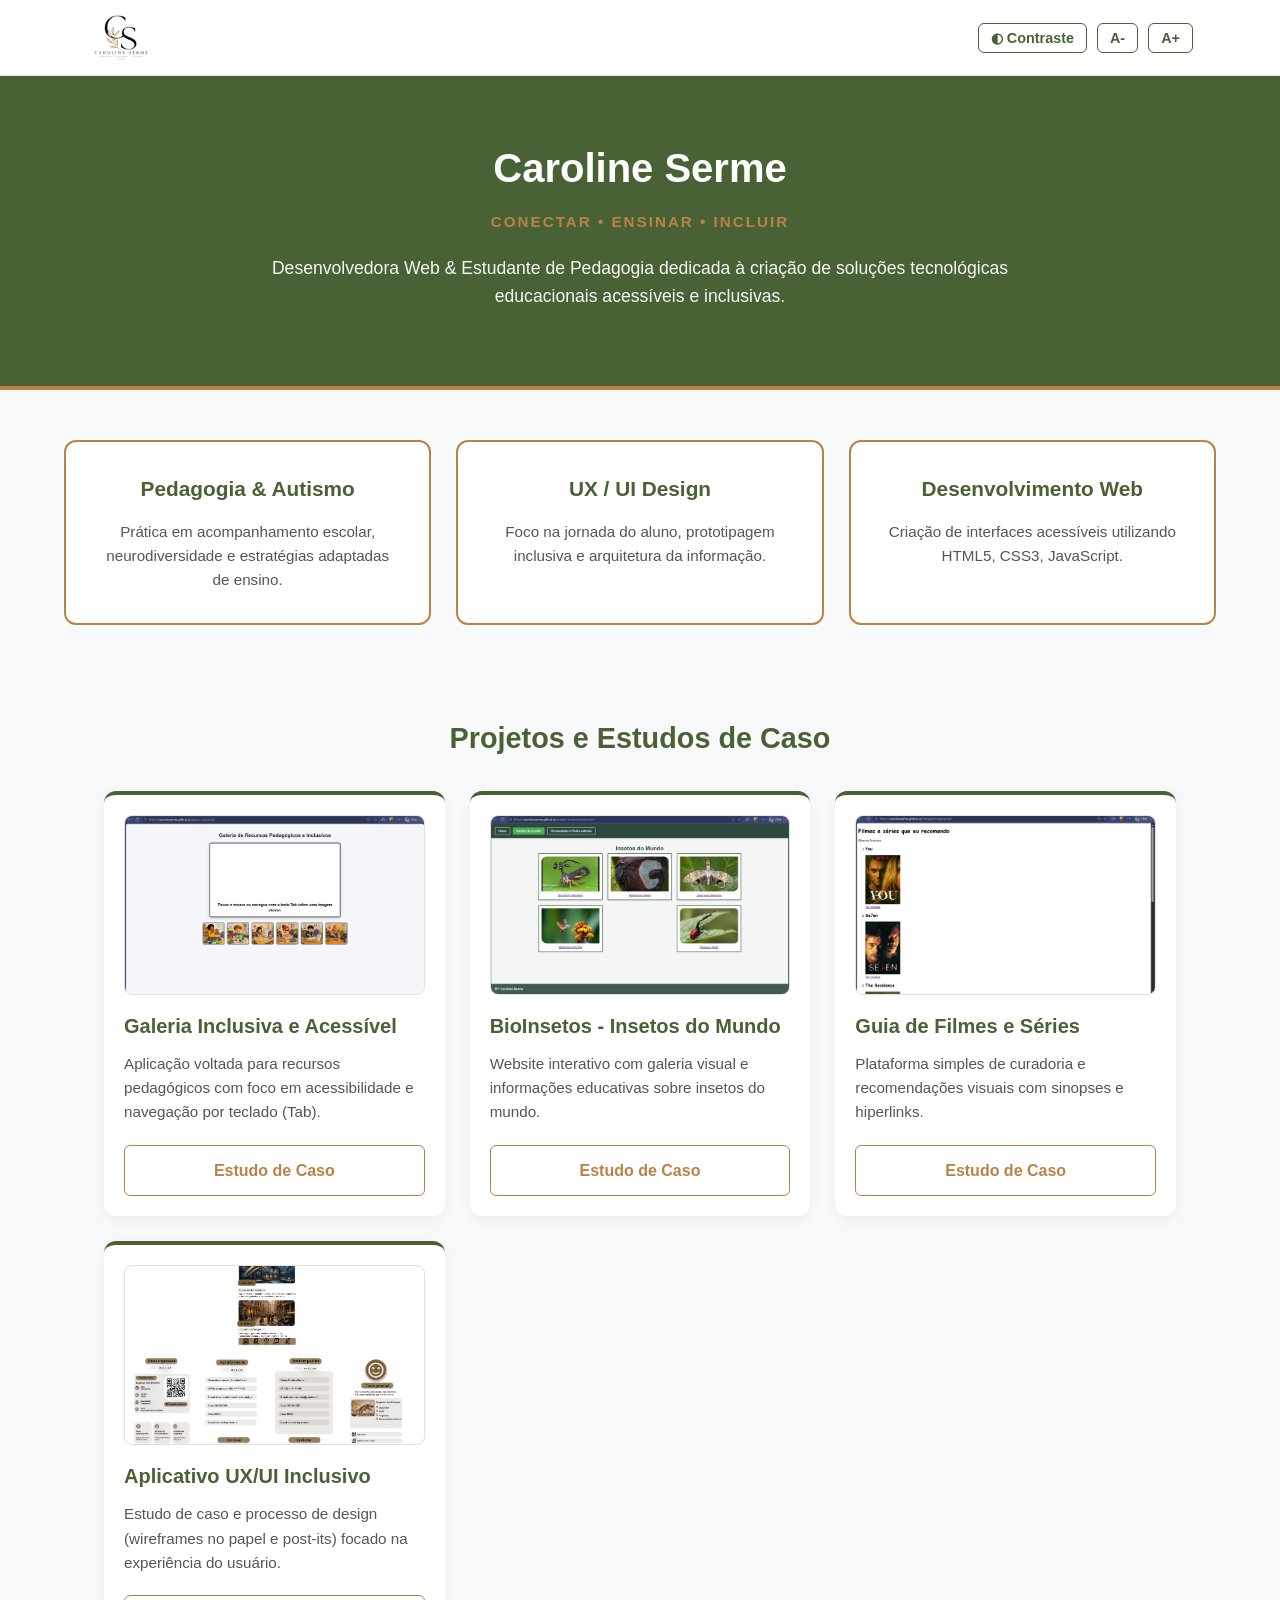
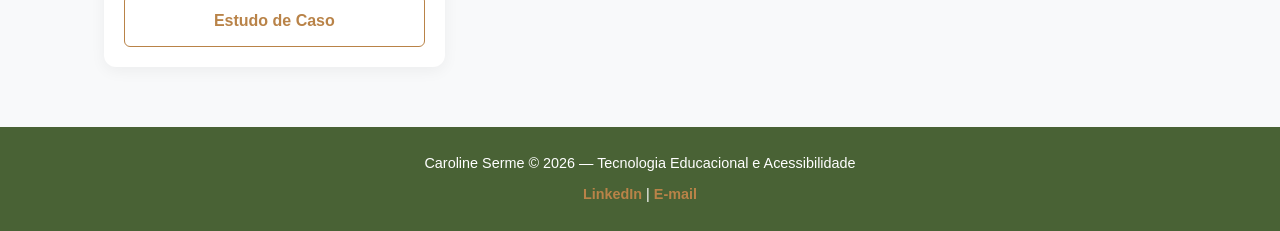
==== commit e770e7f3: "Fix HTML encoding issues in index.html" ====
--- a/index.html
+++ b/index.html
@@ -47,7 +47,7 @@
             </div>
             <div class="pillar-card">
                 <h3>Desenvolvimento Web</h3>
-                <p>Criação de interfaces acessíveis utilizando HTML5, CSS3, JavaScript e IA.</p>
+                <p>Criação de interfaces acessíveis utilizando HTML5, CSS3, JavaScript.</p>
             </div>
         </div>
     </section>
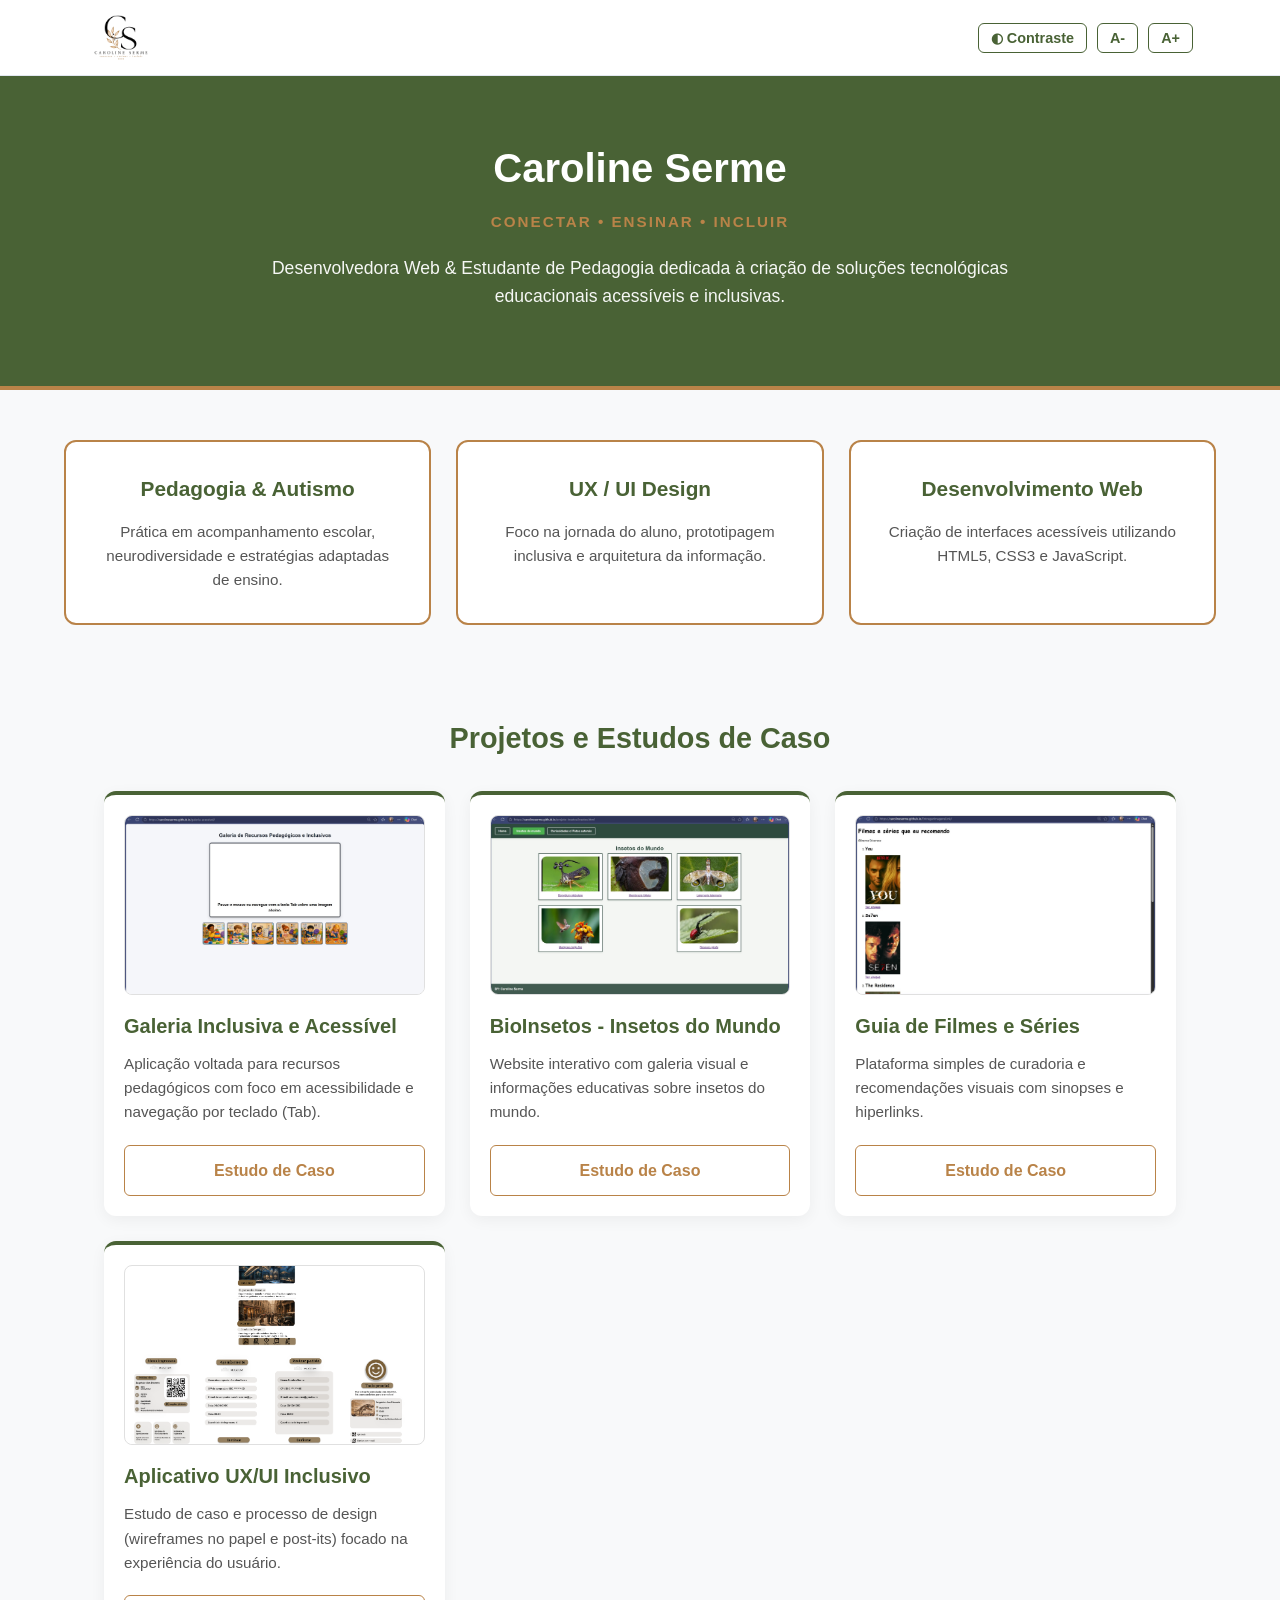
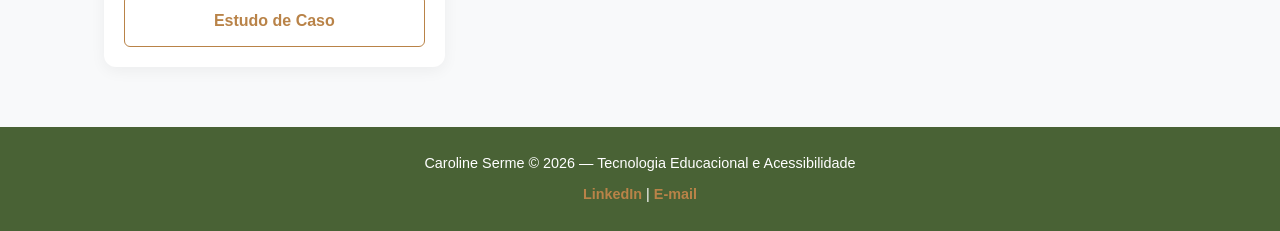
==== commit 9de332df: "Fix HTML encoding issues in index.html" ====
--- a/index.html
+++ b/index.html
@@ -47,7 +47,7 @@
             </div>
             <div class="pillar-card">
                 <h3>Desenvolvimento Web</h3>
-                <p>Criação de interfaces acessíveis utilizando HTML5, CSS3, JavaScript.</p>
+                <p>Criação de interfaces acessíveis utilizando HTML5, CSS3 e JavaScript.</p>
             </div>
         </div>
     </section>
